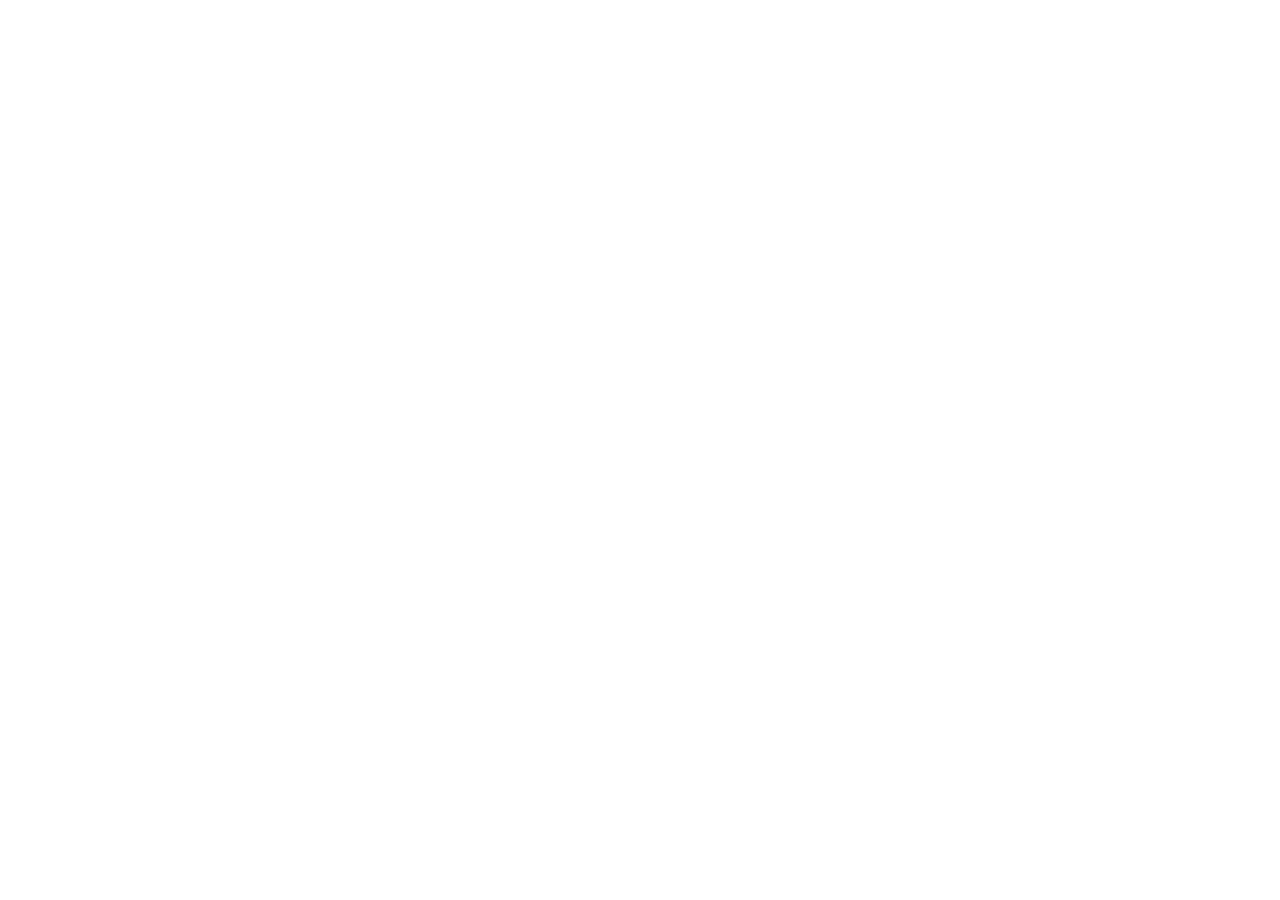
==== index.html @ a092ade0 "Maquetacion HTML proyecto" ====
<!DOCTYPE html>
<html lang="en">
<head>
    <meta charset="UTF-8">
    <meta name="viewport" content="width=device-width, initial-scale=1.0">
    <title>Pagina inicio</title>
</head>
<body>
    
</body>
</html>
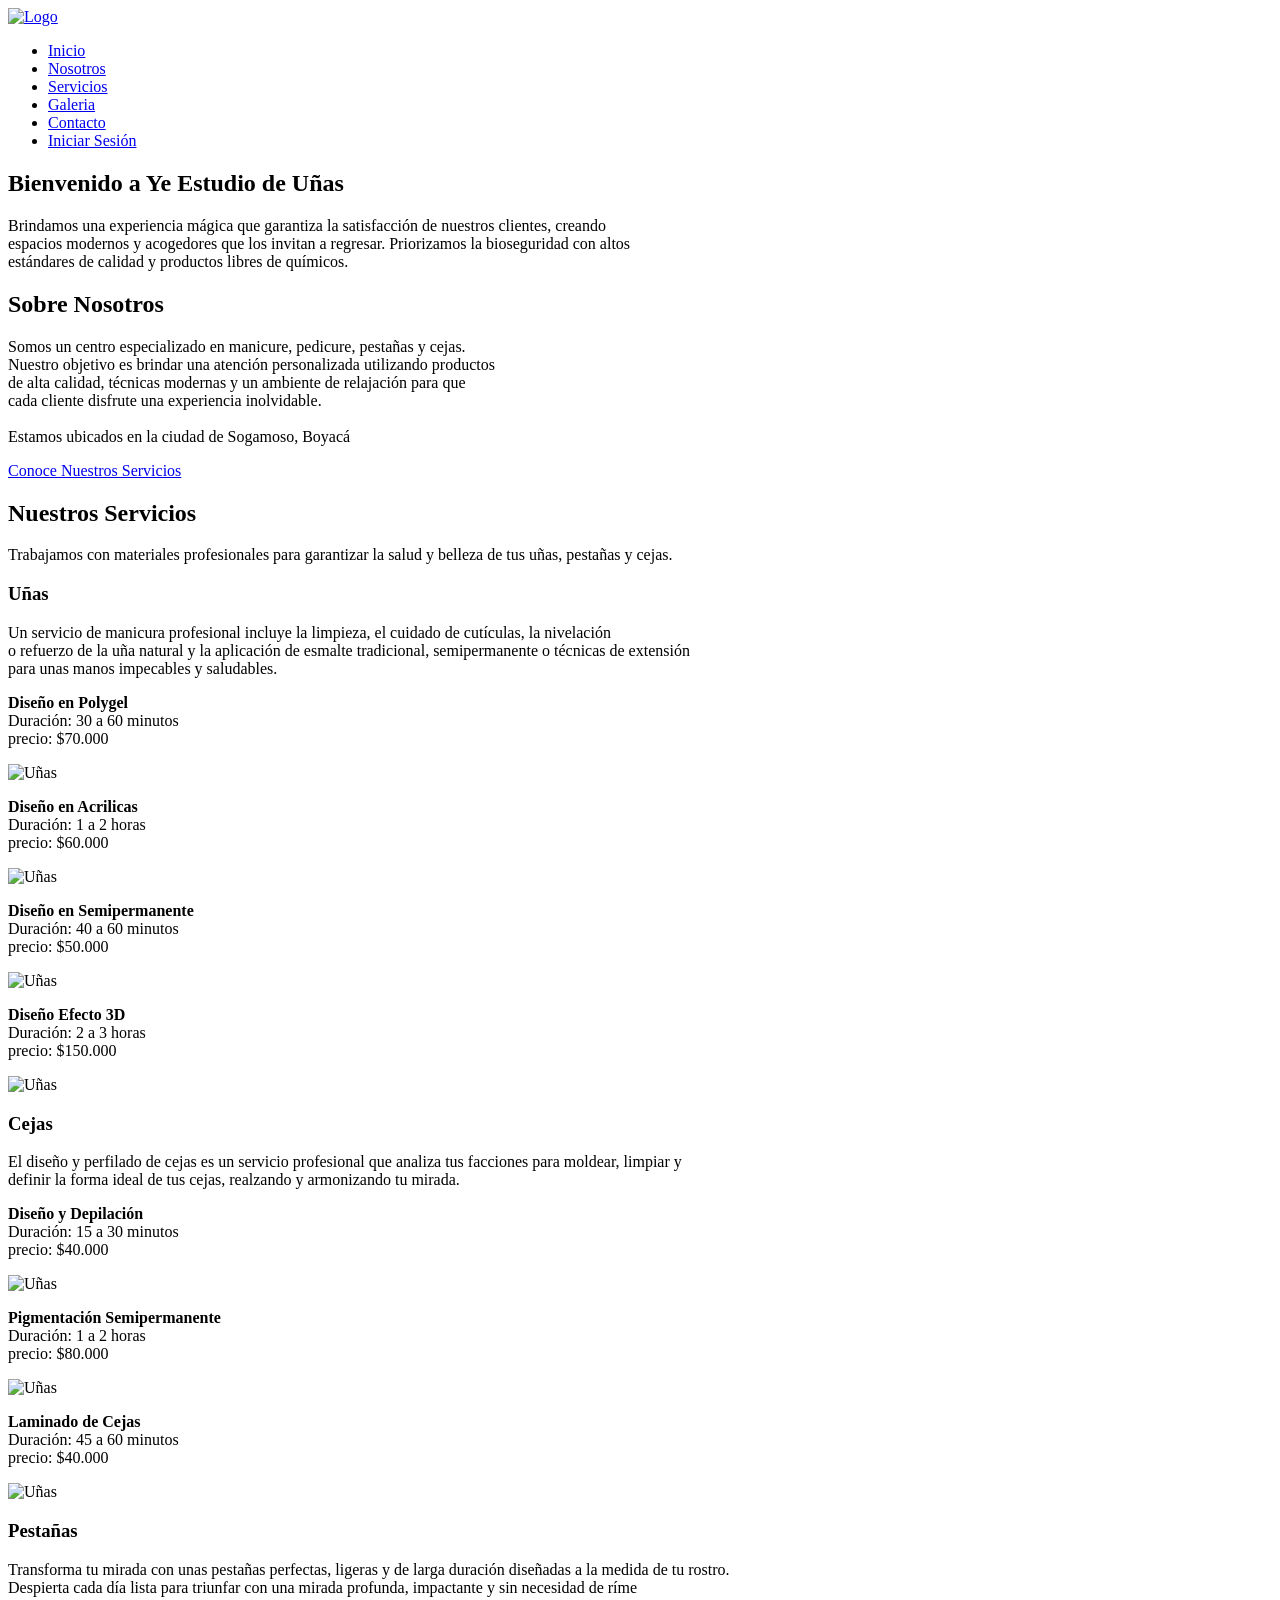
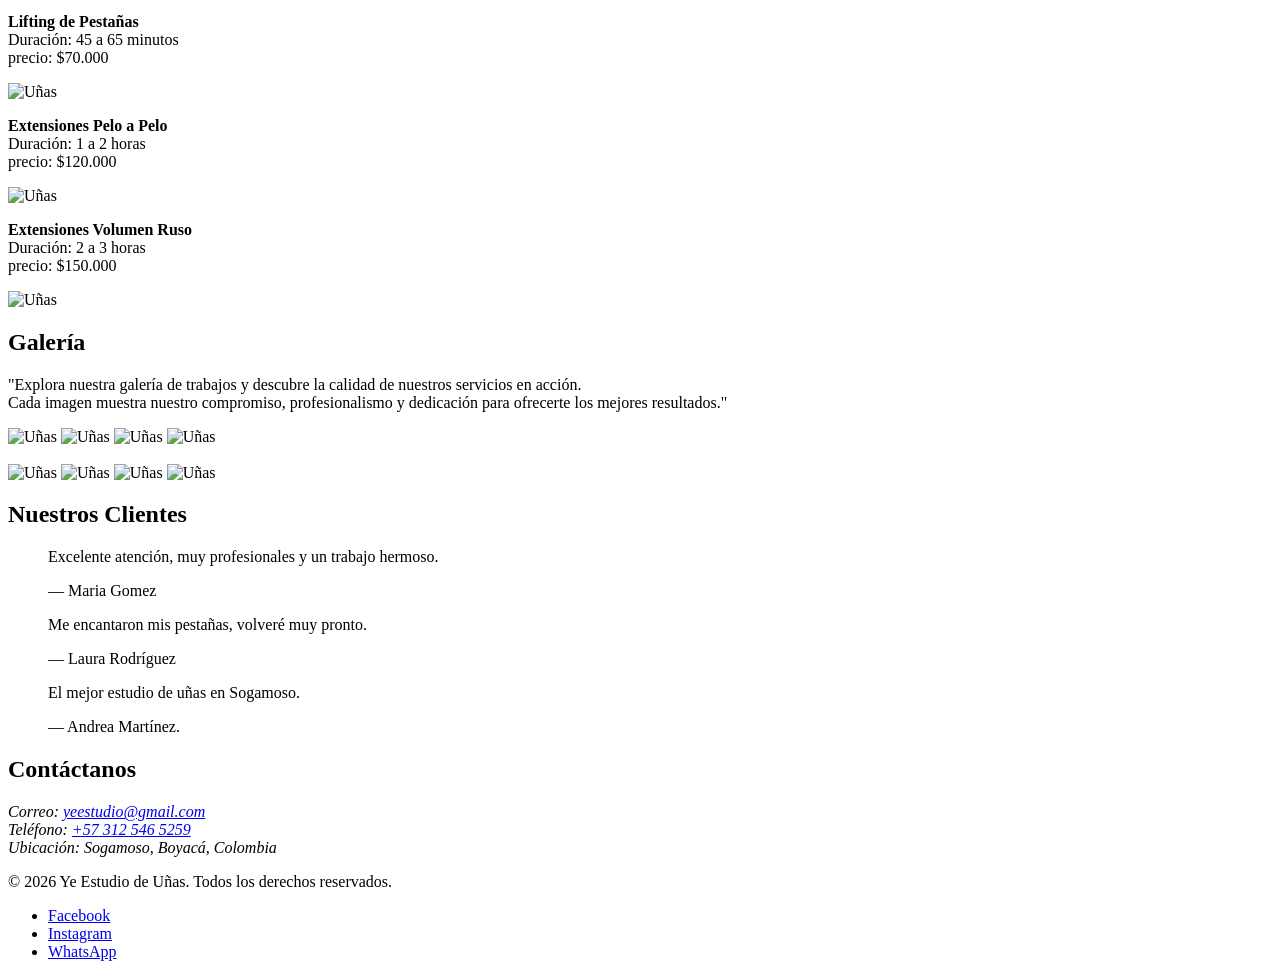
==== commit 24b944c2: "Estructura Index" ====
--- a/index.html
+++ b/index.html
@@ -1,11 +1,198 @@
 <!DOCTYPE html>
-<html lang="en">
+<html lang="es">
 <head>
     <meta charset="UTF-8">
     <meta name="viewport" content="width=device-width, initial-scale=1.0">
-    <title>Pagina inicio</title>
+    <meta name="description" content="Ye Estudio de Uñas - Descripción ">
+    <title>Ye Estudio de Uñas - Inicio</title>
 </head>
 <body>
+    <header>
+        <a href="index.html">
+            <img src="assets/images/logo.png" alt="Logo" width="50" height="50">
+        </a>
+        <nav aria-label="Menú principal">
+            <ul>
+                <li><a href="#inicio">Inicio</a></li>
+                <li><a href="#nosotros">Nosotros</a></li>
+                <li><a href="#servicios">Servicios</a></li>
+                <li><a href="#galeria">Galeria</a></li>
+                <li><a href="#contacto">Contacto</a></li>                
+                <li><a href="login.html">Iniciar Sesión</a></li>
+            </ul>  
+        </nav>
+    </header>
+
+    <main>
+        <section id="inicio" aria-label="Presentacion Princiapl">
+        <h1>Bienvenido a Ye Estudio de Uñas</h1>
+        <p>Brindamos una experiencia mágica que garantiza la
+             satisfacción de nuestros clientes, creando <br>espacios 
+             modernos y acogedores que los invitan a regresar. 
+             Priorizamos la bioseguridad con altos <br>estándares de calidad 
+             y productos libres de químicos.</b> </p>
+       
+
+    </section>
+
+  <section id="nosotros" aria-labelledby="titulo-nosotros">
+        <h2 id="titulo-nosotros">Sobre Nosotros</h2>
+        <p> Somos un centro especializado en manicure, pedicure, pestañas y cejas.<br>
+             Nuestro objetivo es brindar una atención personalizada utilizando productos <br> 
+             de alta calidad, técnicas modernas y un ambiente de relajación para que<br>
+             cada cliente disfrute una experiencia inolvidable.<br><br>            
+            Estamos ubicados en la ciudad de Sogamoso, Boyacá</p>
+    </section>
+     <a href="#servicios">Conoce Nuestros Servicios</a> 
+    <section id="servicios" aria-labelledby="titulo-servicios">
+    <h2 id="titulo-servicios">Nuestros Servicios</h2>
+        <p>Trabajamos con materiales profesionales para garantizar la salud y
+             belleza de tus uñas, pestañas y cejas.</p>
+    <article>
+       
+        <h3>Uñas</h3>
+        <p>Un servicio de manicura profesional incluye la limpieza, el cuidado de cutículas,
+         la nivelación <br> o refuerzo de la uña natural y la aplicación de esmalte tradicional,
+         semipermanente o técnicas de extensión<br> para unas manos impecables y saludables.</p>
+          
+          <p><b>Diseño en Polygel</b> <br>
+            Duración: 30 a 60 minutos <br>
+            precio: $70.000 <br>            
+          </p>
+          <img src="assets/images/polygel.png" alt="Uñas" width="40" height="50">
+
+          <p><b>Diseño en Acrilicas</b> <br>
+            Duración: 1 a 2 horas<br>
+            precio: $60.000<br>            
+          </p>
+          <img src="assets/images/acrilicas.png" alt="Uñas" width="50" height="50">
+
+          <p><b>Diseño en Semipermanente</b> <br>
+            Duración: 40 a 60 minutos <br>
+            precio: $50.000<br>            
+          </p>
+          <img src="assets/images/semipermanente.png" alt="Uñas" width="60" height="40">
+
+          <p><b>Diseño Efecto 3D</b> <br>
+            Duración: 2 a 3 horas<br>
+            precio: $150.000<br>
+          </p>
+          <img src="assets/images/efecto3d.png" alt="Uñas" width="50" height="50">
+    </article>
+
+    <article>
+       
+        <h3>Cejas</h3>
+        <p>El diseño y perfilado de cejas es un servicio profesional que analiza 
+        tus facciones para moldear, limpiar y <br> definir la forma ideal de tus cejas, realzando 
+        y armonizando tu mirada.</p>
+
+         <p><b>Diseño y Depilación</b> <br>
+            Duración: 15 a 30 minutos<br>
+            precio: $40.000<br>            
+          </p>
+          <img src="assets/images/diseño.png" alt="Uñas" width="50" height="50">
+
+          <p><b>Pigmentación Semipermanente</b> <br>
+            Duración: 1 a 2 horas <br>
+            precio: $80.000<br>            
+          </p>
+          <img src="assets/images/pigmenta.jpeg" alt="Uñas" width="50" height="50">
+
+          <p><b>Laminado de Cejas</b> <br>
+            Duración: 45 a 60 minutos<br>
+            precio: $40.000<br>
+          </p>
+          <img src="assets/images/laminado.jpeg" alt="Uñas" width="50" height="50">
+    </article>
+
+    <article>
+        
+        <h3>Pestañas</h3>
+        <p>Transforma tu mirada con unas pestañas perfectas, ligeras
+            y de larga duración diseñadas a la medida de tu rostro.<br>
+            Despierta cada día lista para triunfar con una mirada 
+            profunda, impactante y sin necesidad de ríme</p>
+
+            <p><b>Lifting de Pestañas</b> <br>
+            Duración: 45 a 65 minutos<br>
+            precio: $70.000<br>
+          </p>
+          <img src="assets/images/Lifting.png" alt="Uñas" width="50" height="50">
+
+          <p><b>Extensiones Pelo a Pelo</b> <br>
+            Duración: 1 a 2 horas<br>
+            precio: $120.000<br>
+          </p>
+          <img src="assets/images/Peloa.png" alt="Uñas" width="50" height="50">
+
+          <p><b>Extensiones Volumen Ruso</b> <br>
+            Duración: 2 a 3  horas<br>
+            precio: $150.000<br>
+          </p>
+          <img src="assets/images/Ruso.png" alt="Uñas" width="50" height="50">
+        
+    </article>
+
+
+    <section id="servicios" aria-labelledby="titulo-servicios">
+    <h2 id="titulo-servicios">Galería</h2>
+        <p>"Explora nuestra galería de trabajos y descubre la calidad 
+            de nuestros servicios en acción. <br>Cada imagen muestra nuestro 
+            compromiso, profesionalismo y dedicación para ofrecerte 
+            los mejores resultados."</p>
+
+           <img src="assets/images/galeria1.png" alt="Uñas" width="50" height="50"> <img src="assets/images/galeria2.png" alt="Uñas" width="50" height="50">  <img src="assets/images/galeria3.png" alt="Uñas" width="50" height="50">  <img src="assets/images/dos.jpeg" alt="Uñas" width="50" height="50"> <br> <br>
+<img src="assets/images/tres.jpeg" alt="Uñas" width="50" height="50">  <img src="assets/images/cuatro.jpeg" alt="Uñas" width="50" height="50">  <img src="assets/images/cinco.jpeg" alt="Uñas" width="50" height="50">  <img src="assets/images/seis.jpeg" alt="Uñas" width="50" height="50">
     
+</section>
+
+  
+
+    <section id="testimonios" aria-labelledby="titulo-testimonios">
+    <h2 id="titulo-testimonios">Nuestros Clientes</h2>   
+
+    <blockquote cite="https://ejemplo.com">
+        <p>Excelente atención, muy profesionales y un trabajo hermoso.<br></p>
+        <footer>— Maria Gomez</footer>
+    </blockquote>
+
+    <blockquote cite="https://ejemplo.com">
+        <p>Me encantaron mis pestañas, volveré muy pronto.<br></p>
+        <footer>— Laura Rodríguez</footer>
+    </blockquote>
+
+     <blockquote cite="https://ejemplo.com">
+        <p>El mejor estudio de uñas en Sogamoso.<br></p>
+        <footer>— Andrea Martínez.</footer>
+    </blockquote>
+
+    </section>
+
+    <section id="contacto" aria-labelledby="titulo-contacto">
+    <h2 id="titulo-contacto">Contáctanos</h2>
+
+    <address>
+        Correo: <a href="mailto:yeestudio@gmail.com">yeestudio@gmail.com</a>
+        <br>
+        Teléfono: <a href="tel:+57 312 546 5259">+57  312 546 5259</a><br>
+        Ubicación: Sogamoso, Boyacá, Colombia
+    </address>
+
+</section>
+
+    </main>
+
+    <footer>
+        <p>&copy; 2026 Ye Estudio de Uñas. Todos los derechos reservados.</p>
+        <nav aria-label="Redes sociales">
+            <ul>
+                <li><a href="#">Facebook</a></li>
+                <li><a href="https://www.instagram.com/yuribell_chala?igsi=eDZubnRuc3hyeW4y">Instagram</a></li>
+                <li><a href="#">WhatsApp</a></li>
+            </ul>
+        </nav>
+    </footer>
+
 </body>
 </html>
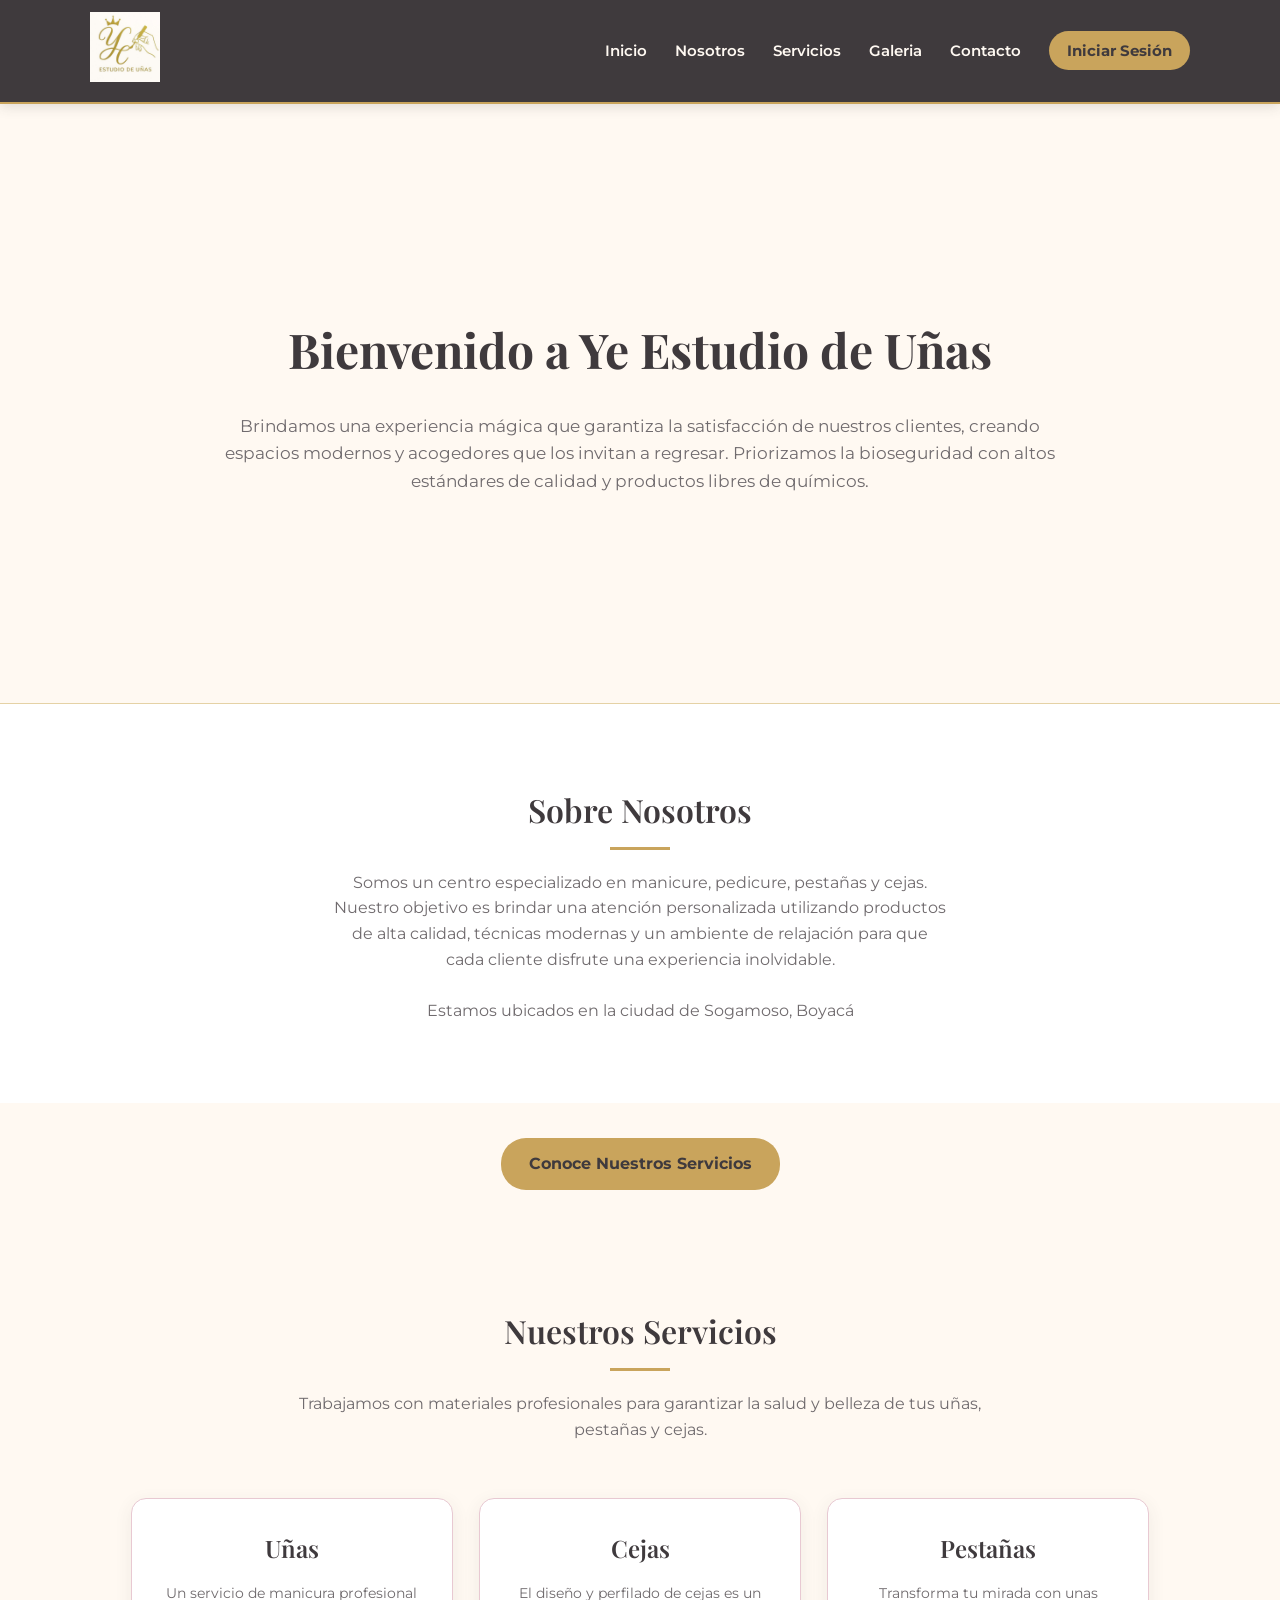
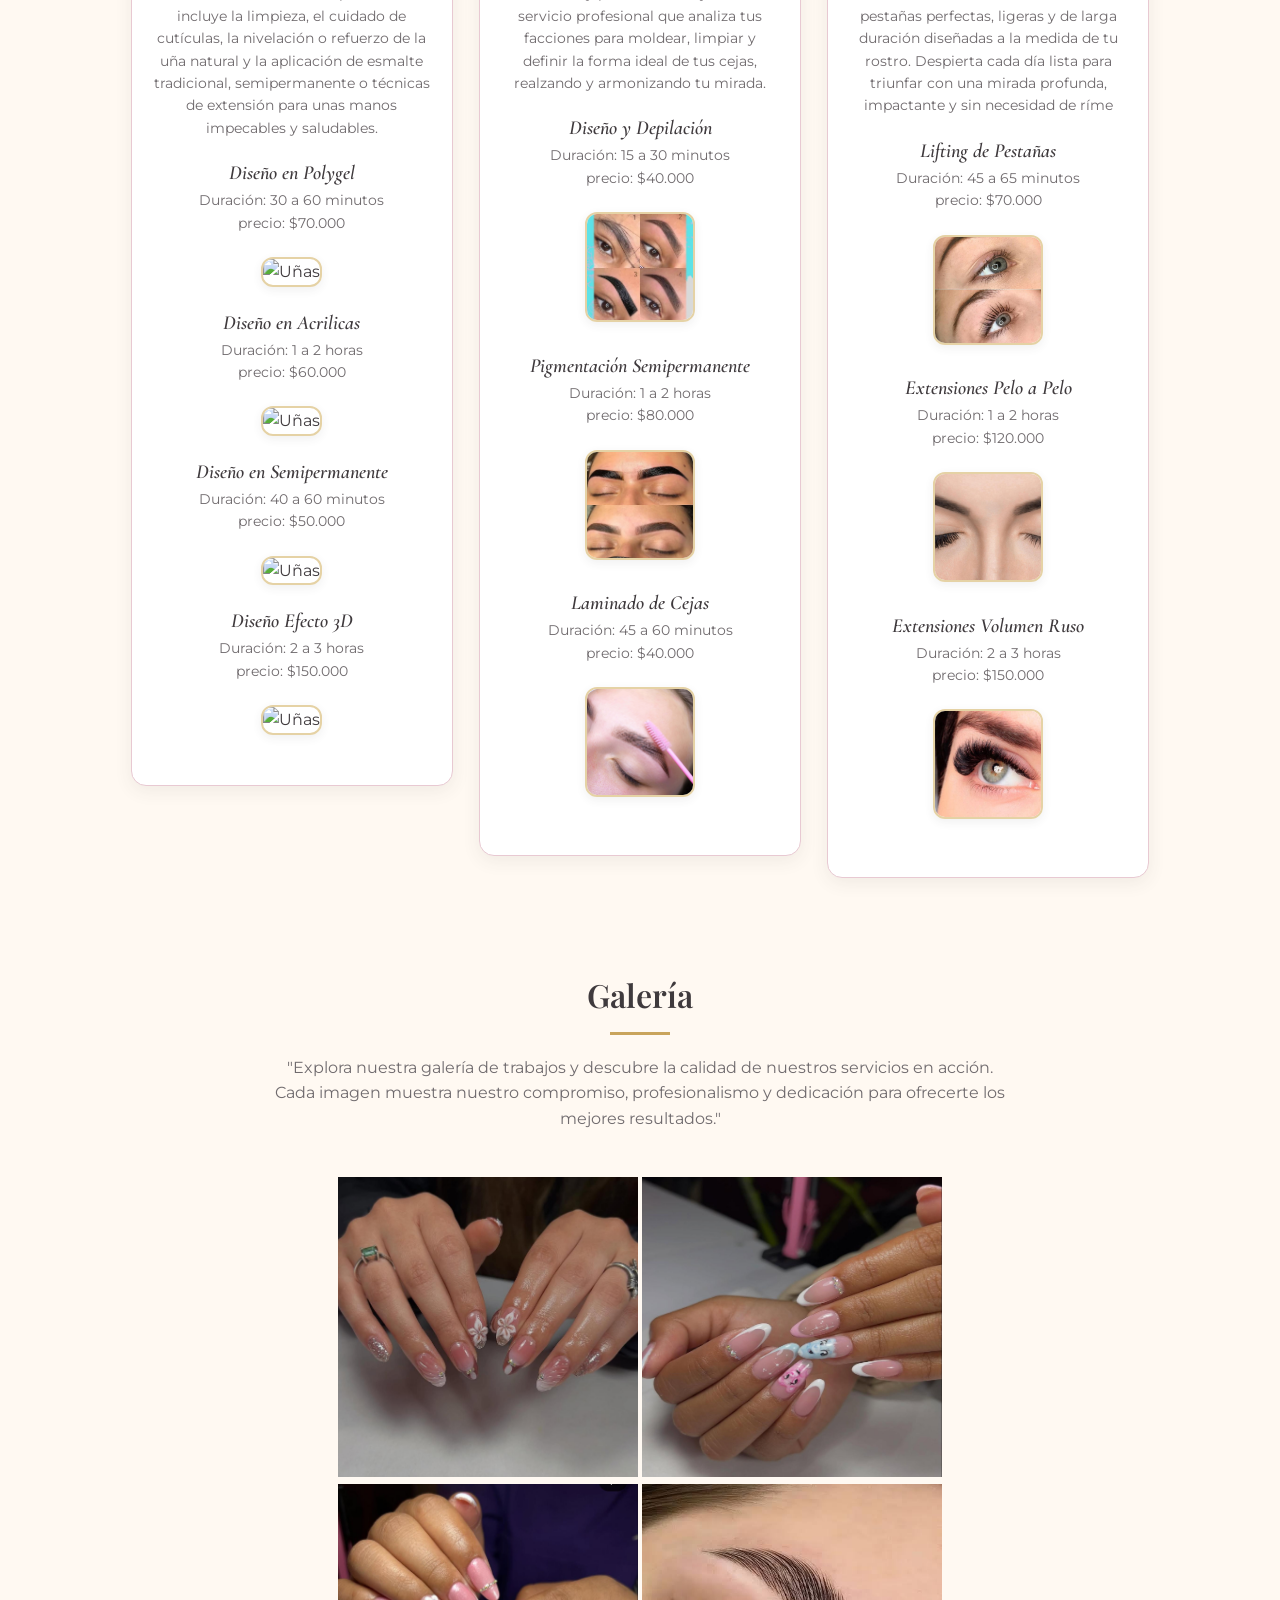
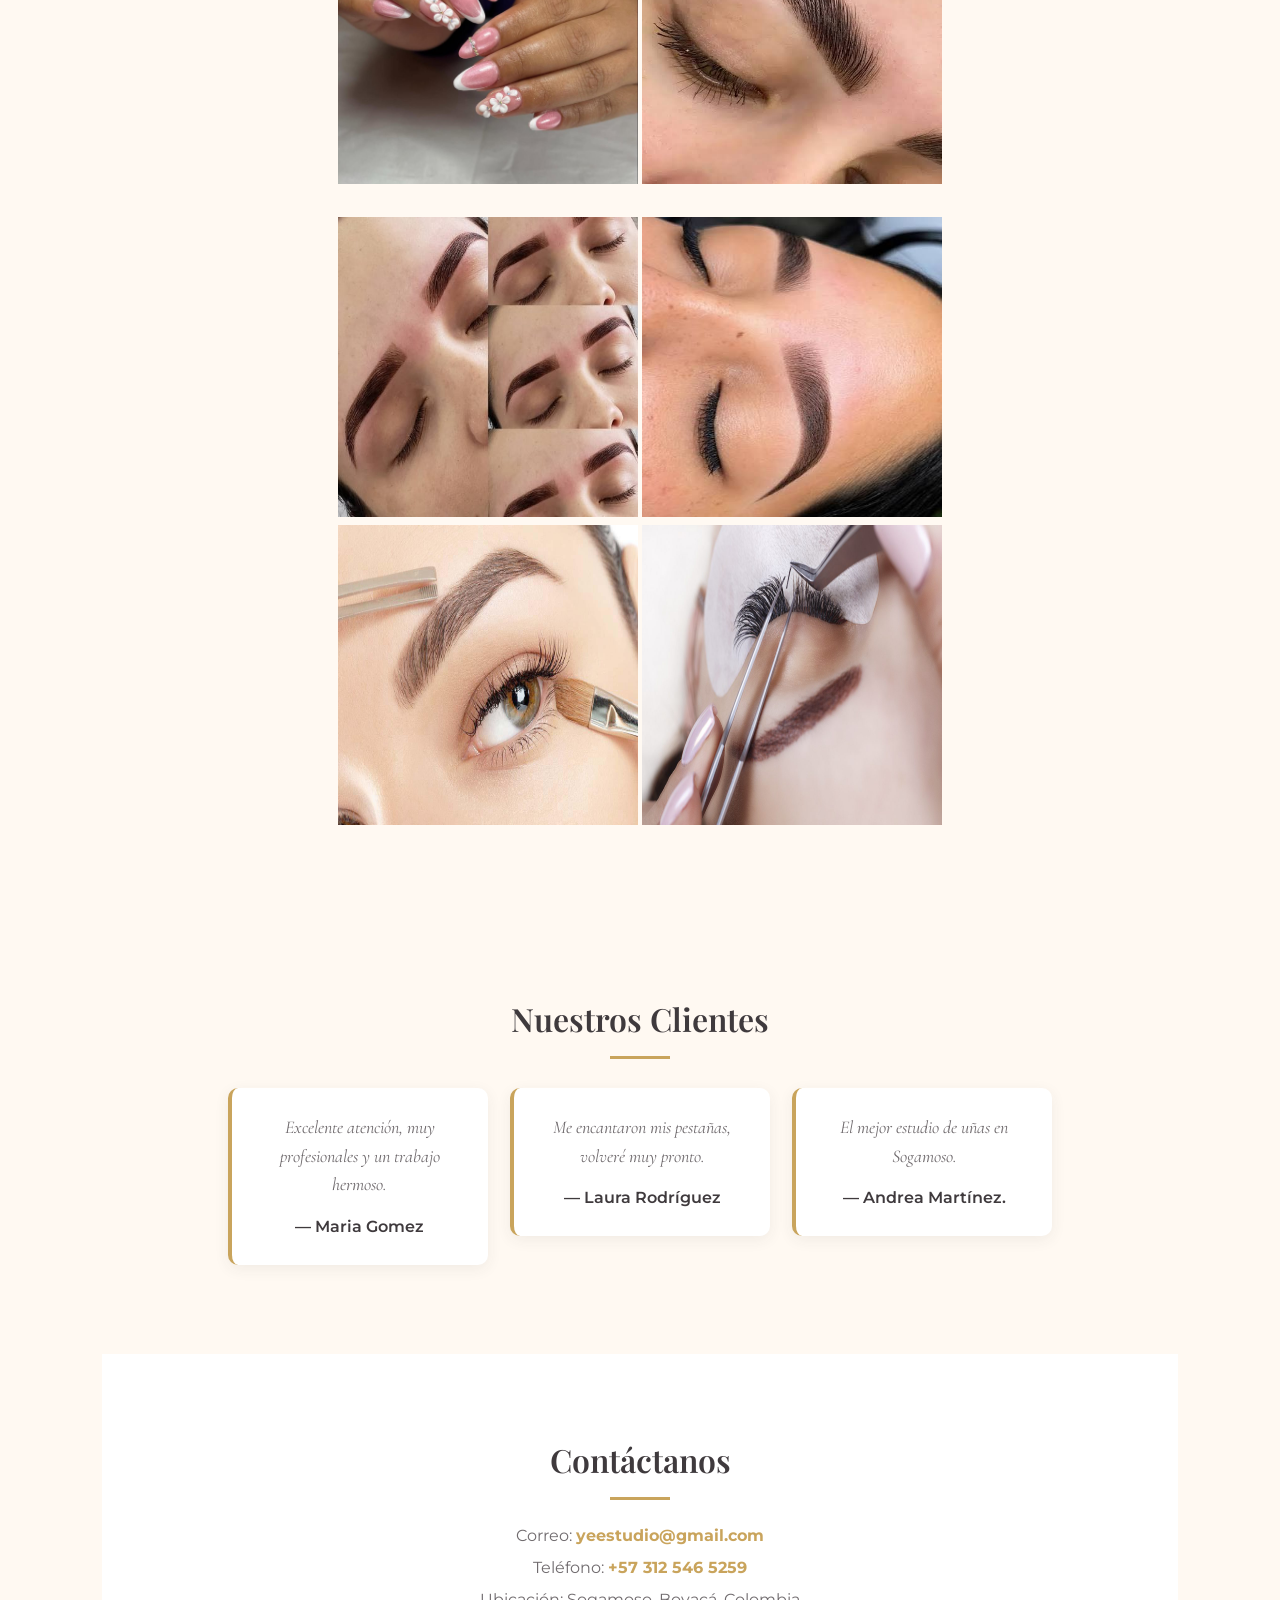
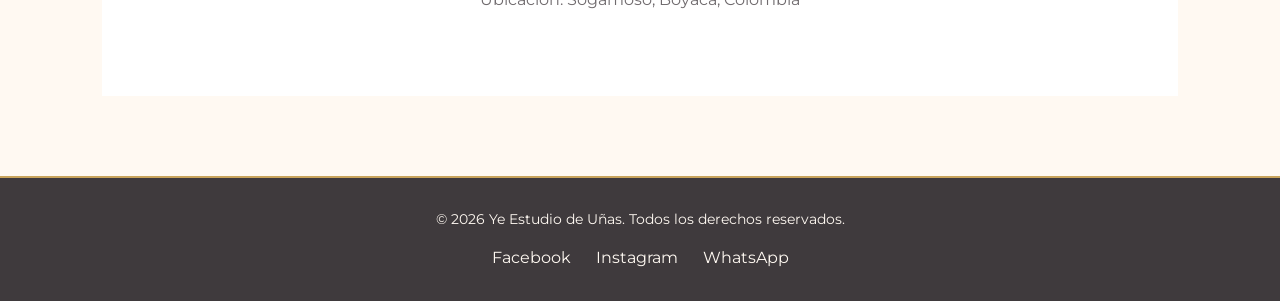
==== commit e5c2da7d: "cambios del CSS" ====
--- a/index.html
+++ b/index.html
@@ -5,6 +5,7 @@
     <meta name="viewport" content="width=device-width, initial-scale=1.0">
     <meta name="description" content="Ye Estudio de Uñas - Descripción ">
     <title>Ye Estudio de Uñas - Inicio</title>
+    <link rel="stylesheet" href="styles/styles.css">
 </head>
 <body>
     <header>
@@ -52,8 +53,8 @@
        
         <h3>Uñas</h3>
         <p>Un servicio de manicura profesional incluye la limpieza, el cuidado de cutículas,
-         la nivelación <br> o refuerzo de la uña natural y la aplicación de esmalte tradicional,
-         semipermanente o técnicas de extensión<br> para unas manos impecables y saludables.</p>
+         la nivelación o refuerzo de la uña natural y la aplicación de esmalte tradicional,
+         semipermanente o técnicas de extensión para unas manos impecables y saludables.</p>
           
           <p><b>Diseño en Polygel</b> <br>
             Duración: 30 a 60 minutos <br>
@@ -84,7 +85,7 @@
        
         <h3>Cejas</h3>
         <p>El diseño y perfilado de cejas es un servicio profesional que analiza 
-        tus facciones para moldear, limpiar y <br> definir la forma ideal de tus cejas, realzando 
+        tus facciones para moldear, limpiar y definir la forma ideal de tus cejas, realzando 
         y armonizando tu mirada.</p>
 
          <p><b>Diseño y Depilación</b> <br>
@@ -110,7 +111,7 @@
         
         <h3>Pestañas</h3>
         <p>Transforma tu mirada con unas pestañas perfectas, ligeras
-            y de larga duración diseñadas a la medida de tu rostro.<br>
+            y de larga duración diseñadas a la medida de tu rostro.
             Despierta cada día lista para triunfar con una mirada 
             profunda, impactante y sin necesidad de ríme</p>
 
@@ -142,8 +143,8 @@
             compromiso, profesionalismo y dedicación para ofrecerte 
             los mejores resultados."</p>
 
-           <img src="assets/images/galeria1.png" alt="Uñas" width="50" height="50"> <img src="assets/images/galeria2.png" alt="Uñas" width="50" height="50">  <img src="assets/images/galeria3.png" alt="Uñas" width="50" height="50">  <img src="assets/images/dos.jpeg" alt="Uñas" width="50" height="50"> <br> <br>
-<img src="assets/images/tres.jpeg" alt="Uñas" width="50" height="50">  <img src="assets/images/cuatro.jpeg" alt="Uñas" width="50" height="50">  <img src="assets/images/cinco.jpeg" alt="Uñas" width="50" height="50">  <img src="assets/images/seis.jpeg" alt="Uñas" width="50" height="50">
+           <img src="assets/images/galeria1.png" alt="Uñas" width="300" height="300"> <img src="assets/images/galeria2.png" alt="Uñas" width="300" height="300">  <img src="assets/images/galeria3.png" alt="Uñas" width="300" height="300">  <img src="assets/images/dos.jpeg" alt="Uñas" width="300" height="300"> <br> <br>
+<img src="assets/images/tres.jpeg" alt="Uñas" width="300" height="300">  <img src="assets/images/cuatro.jpeg" alt="Uñas" width="300" height="300">  <img src="assets/images/cinco.jpeg" alt="Uñas" width="300" height="300">  <img src="assets/images/seis.jpeg" alt="Uñas" width="300" height="300">
     
 </section>
 
--- a/styles/styles.css
+++ b/styles/styles.css
@@ -0,0 +1,516 @@
+@import url('https://fonts.googleapis.com/css2?family=Cormorant+Garamond:ital,wght@1,400;1,500;1,600&family=Montserrat:wght@300;400;500;600;700&family=Playfair+Display:wght@500;600;700&display=swap');
+
+
+:root {
+    --dorado-metalico: #C9A45C;
+    --marfil-calido: #FFF9F2;
+    --rosa-suave: #E8C9D2;
+    --gris-carbon: #3F3A3D;
+    --rosa-claro: #F7E9ED;
+    --dorado-claro: #E5D2A5;
+    --blanco: #FFFFFF;
+    --gris-medio: #706B6E;
+}
+
+
+* {
+    margin: 0;
+    padding: 0;
+    box-sizing: border-box;
+}
+
+html {
+    scroll-behavior: smooth;
+}
+
+body {
+    font-family: 'Montserrat', sans-serif;
+    background-color: var(--marfil-calido);
+    color: var(--gris-carbon);
+    line-height: 1.6;
+}
+
+h1,
+h2,
+h3 {
+    font-family: 'Playfair Display', serif;
+    color: var(--gris-carbon);
+    font-weight: 600;
+}
+
+p,
+a,
+button,
+nav,
+address {
+    font-family: 'Montserrat', sans-serif;
+}
+
+.precio,
+.acento,
+.frase-destacada {
+    font-family: 'Cormorant Garamond', serif;
+    font-style: italic;
+}
+
+header {
+    width: 100%;
+    min-height: 90px;
+    background-color: var(--gris-carbon);
+    display: flex;
+    align-items: center;
+    justify-content: space-between;
+    padding: 12px 7%;
+    position: sticky;
+    top: 0;
+    z-index: 1000;
+    border-bottom: 2px solid var(--dorado-metalico);
+    box-shadow: 0 3px 12px rgba(63, 58, 61, 0.15);
+}
+
+
+header img {
+    width: 70px;
+    height: 70px;
+    object-fit: contain;
+}
+
+
+
+header nav ul {
+    list-style: none;
+    display: flex;
+    align-items: center;
+    gap: 28px;
+}
+
+header nav a {
+    color: var(--marfil-calido);
+    text-decoration: none;
+    font-size: 15px;
+    font-weight: 600;
+    transition: all 0.3s ease;
+}
+
+header nav a:hover {
+    color: var(--dorado-metalico);
+}
+
+
+
+header nav li:last-child a {
+    background-color: var(--dorado-metalico);
+    color: var(--gris-carbon);
+    padding: 10px 18px;
+    border-radius: 25px;
+    font-weight: 700;
+    transition: 0.3s;
+}
+
+header nav li:last-child a:hover {
+    background-color: var(--marfil-calido);
+    color: var(--gris-carbon);
+    transform: translateY(-2px);
+}
+
+
+main section {
+    padding: 80px 8%;
+}
+
+
+h2 {
+    text-align: center;
+    color: var(--gris-carbon);
+    font-family: 'Playfair Display', serif;
+    font-size: 32px;
+    margin-bottom: 20px;
+}
+
+h2::after {
+    content: "";
+    display: block;
+    width: 60px;
+    height: 3px;
+    background-color: var(--dorado-metalico);
+    margin: 12px auto;
+}
+
+h3 {
+    color: var(--gris-carbon);
+    font-family: 'Playfair Display', serif;
+    font-size: 24px;
+    margin-bottom: 15px;
+}
+
+
+#inicio {
+    min-height: 600px;
+    display: flex;
+    flex-direction: column;
+    justify-content: center;
+    align-items: center;
+    text-align: center;
+    padding: 100px 10%;
+    background-color: var(--marfil-calido);
+    border-bottom: 1px solid var(--dorado-claro);
+}
+
+#inicio h1 {
+    color: var(--gris-carbon);
+    font-family: 'Playfair Display', serif;
+    font-size: 48px;
+    font-weight: 700;
+    margin-bottom: 25px;
+}
+
+#inicio p {
+    max-width: 850px;
+    color: var(--gris-medio);
+    font-family: 'Montserrat', sans-serif;
+    font-size: 17px;
+}
+
+
+#inicio .frase-destacada {
+    font-family: 'Cormorant Garamond', serif;
+    font-style: italic;
+    color: var(--dorado-metalico);
+    font-size: 22px;
+}
+
+
+
+main > a {
+    display: block;
+    width: fit-content;
+    margin: 35px auto;
+    padding: 13px 28px;
+    background-color: var(--dorado-metalico);
+    color: var(--gris-carbon);
+    text-decoration: none;
+    border-radius: 25px;
+    font-family: 'Montserrat', sans-serif;
+    font-weight: 700;
+    transition: all 0.3s ease;
+}
+
+main > a:hover {
+    background-color: var(--gris-carbon);
+    color: var(--marfil-calido);
+    transform: translateY(-2px);
+}
+
+
+
+#nosotros {
+    background-color: var(--blanco);
+    text-align: center;
+}
+
+#nosotros p {
+    max-width: 850px;
+    margin: auto;
+    color: var(--gris-medio);
+    font-family: 'Montserrat', sans-serif;
+    font-size: 16px;
+}
+
+
+
+#servicios {
+    background-color: var(--marfil-calido);
+    text-align: center;
+}
+
+#servicios > p {
+    max-width: 750px;
+    margin: 0 auto 45px;
+    color: var(--gris-medio);
+    font-family: 'Montserrat', sans-serif;
+}
+
+
+
+#servicios article {
+    background-color: var(--blanco);
+    display: inline-block;
+    vertical-align: top;
+    width: 30%;
+    min-width: 280px;
+    margin: 1%;
+    padding: 30px 20px;
+    border-radius: 15px;
+    border: 1px solid var(--rosa-suave);
+    box-shadow: 0 5px 18px rgba(63, 58, 61, 0.08);
+    transition: all 0.3s ease;
+}
+
+#servicios article:hover {
+    transform: translateY(-8px);
+    border-color: var(--dorado-metalico);
+    box-shadow: 0 10px 25px rgba(63, 58, 61, 0.13);
+}
+
+
+#servicios article > p {
+    color: var(--gris-medio);
+    font-family: 'Montserrat', sans-serif;
+    font-size: 14px;
+    margin-bottom: 18px;
+}
+
+
+#servicios article b {
+    color: var(--gris-carbon);
+    font-family: 'Cormorant Garamond', serif;
+    font-style: italic;
+    font-size: 20px;
+    font-weight: 600;
+}
+
+
+#servicios article .precio {
+    color: var(--dorado-metalico);
+    font-family: 'Cormorant Garamond', serif;
+    font-style: italic;
+    font-size: 22px;
+    font-weight: 600;
+}
+
+
+#servicios article img {
+    width: 110px;
+    height: 110px;
+    object-fit: cover;
+    border-radius: 12px;
+    margin: 5px 0 20px;
+    border: 2px solid var(--dorado-claro);
+    box-shadow: 0 3px 10px rgba(63, 58, 61, 0.08);
+}
+
+
+#galeria {
+    background-color: var(--blanco);
+    text-align: center;
+}
+
+#galeria p {
+    max-width: 800px;
+    margin: 0 auto 35px;
+    color: var(--gris-medio);
+    font-family: 'Montserrat', sans-serif;
+}
+
+
+#galeria img {
+    width: 220px;
+    height: 220px;
+    object-fit: cover;
+    margin: 8px;
+    border-radius: 12px;
+    border: 3px solid var(--rosa-suave);
+    box-shadow: 0 4px 12px rgba(63, 58, 61, 0.12);
+    transition: all 0.3s ease;
+}
+
+#galeria img:hover {
+    transform: scale(1.05);
+    border-color: var(--dorado-metalico);
+    box-shadow: 0 8px 20px rgba(63, 58, 61, 0.18);
+}
+
+#testimonios {
+    background-color: var(--marfil-calido);
+    text-align: center;
+}
+
+blockquote {
+    display: inline-block;
+    vertical-align: top;
+    width: 28%;
+    min-width: 260px;
+    margin: 1%;
+    padding: 25px;
+    background-color: var(--blanco);
+    border-left: 4px solid var(--dorado-metalico);
+    border-radius: 10px;
+    box-shadow: 0 4px 15px rgba(63, 58, 61, 0.07);
+}
+
+blockquote p {
+    color: var(--gris-medio);
+    font-family: 'Cormorant Garamond', serif;
+    font-style: italic;
+    font-size: 18px;
+    margin-bottom: 15px;
+}
+
+blockquote footer {
+    background: none;
+    padding: 0;
+    color: var(--gris-carbon);
+    font-family: 'Montserrat', sans-serif;
+    font-weight: 600;
+}
+
+
+#contacto {
+    background-color: var(--blanco);
+    text-align: center;
+}
+
+#contacto address {
+    font-style: normal;
+    line-height: 2;
+    color: var(--gris-medio);
+    font-family: 'Montserrat', sans-serif;
+    font-size: 16px;
+}
+
+#contacto a {
+    color: var(--dorado-metalico);
+    text-decoration: none;
+    font-weight: 700;
+}
+
+#contacto a:hover {
+    color: var(--gris-carbon);
+    text-decoration: underline;
+}
+
+
+
+body > footer {
+    background-color: var(--gris-carbon);
+    color: var(--marfil-calido);
+    text-align: center;
+    padding: 30px 20px;
+    border-top: 2px solid var(--dorado-metalico);
+}
+
+body > footer p {
+    margin-bottom: 15px;
+    font-family: 'Montserrat', sans-serif;
+    font-size: 14px;
+}
+
+body > footer nav ul {
+    list-style: none;    
+    display: flex;
+    justify-content: center;
+    gap: 25px;
+}
+
+body > footer nav a {
+    color: var(--marfil-calido);
+    text-decoration: none;
+    font-family: 'Montserrat', sans-serif;
+    transition: 0.3s;
+}
+
+body > footer nav a:hover {
+    color: var(--dorado-metalico);
+}
+
+
+
+@media (max-width: 900px) {
+
+    header {
+        padding: 12px 4%;
+    }
+
+    header nav ul {
+        gap: 15px;
+    }
+
+    header nav a {
+        font-size: 14px;
+    }
+
+    #inicio h1 {
+        font-size: 38px;
+    }
+
+    #servicios article {
+        width: 45%;
+    }
+
+    blockquote {
+        width: 43%;
+    }
+}
+
+
+@media (max-width: 650px) {
+
+    header {
+        flex-direction: column;
+
+        gap: 15px;
+
+        padding: 15px;
+    }
+
+    header nav ul {
+        flex-wrap: wrap;
+
+        justify-content: center;
+
+        gap: 12px;
+    }
+
+    header nav a {
+        font-size: 13px;
+    }
+
+    main section {
+        padding: 55px 5%;
+    }
+
+    #inicio {
+        min-height: 500px;
+
+        padding: 70px 5%;
+    }
+
+    #inicio h1 {
+        font-size: 32px;
+    }
+
+    #inicio p {
+        font-size: 15px;
+    }
+
+    h2 {
+        font-size: 27px;
+    }
+
+    #servicios article {
+        display: block;
+
+        width: 100%;
+
+        margin: 20px 0;
+    }
+
+    #galeria img {
+        width: 140px;
+        height: 140px;
+    }
+
+    blockquote {
+        display: block;
+
+        width: 100%;
+
+        margin: 20px 0;
+    }
+
+    body > footer nav ul {
+        flex-direction: column;
+
+        gap: 10px;
+    }
+}
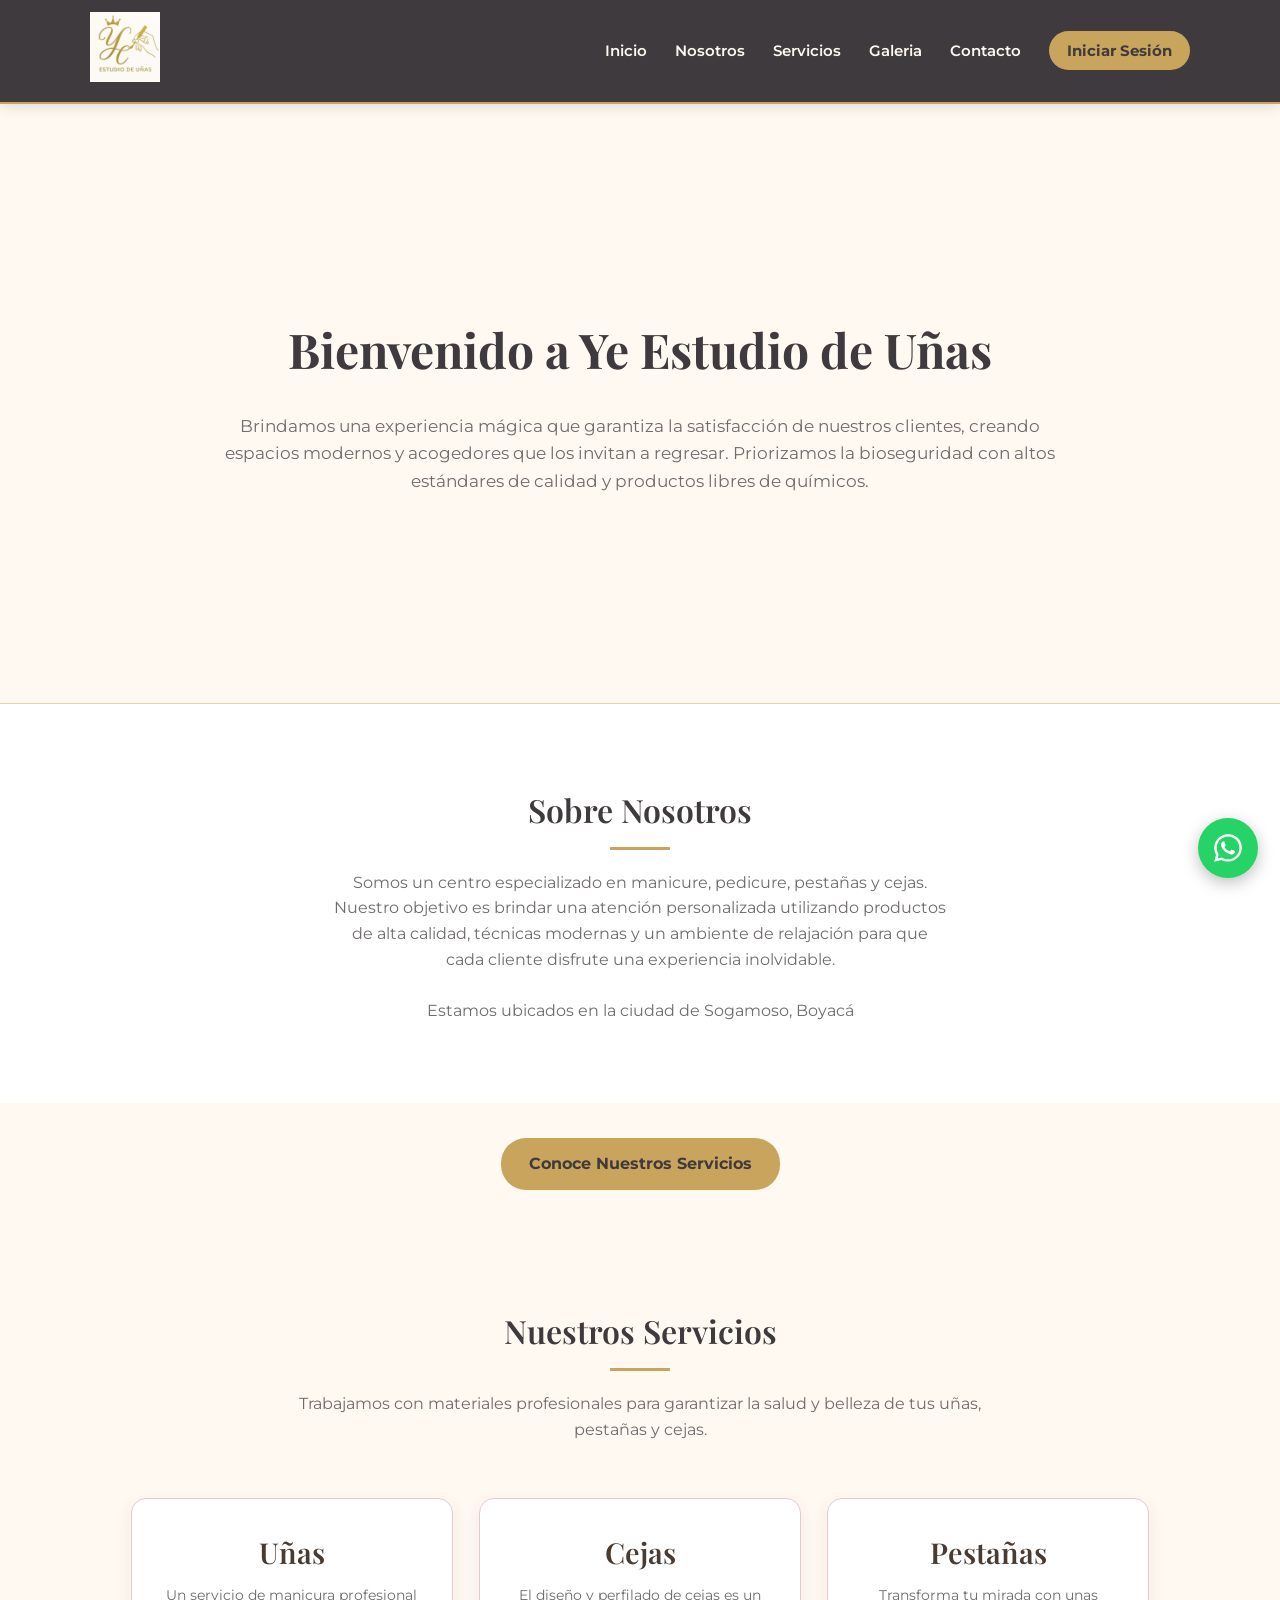
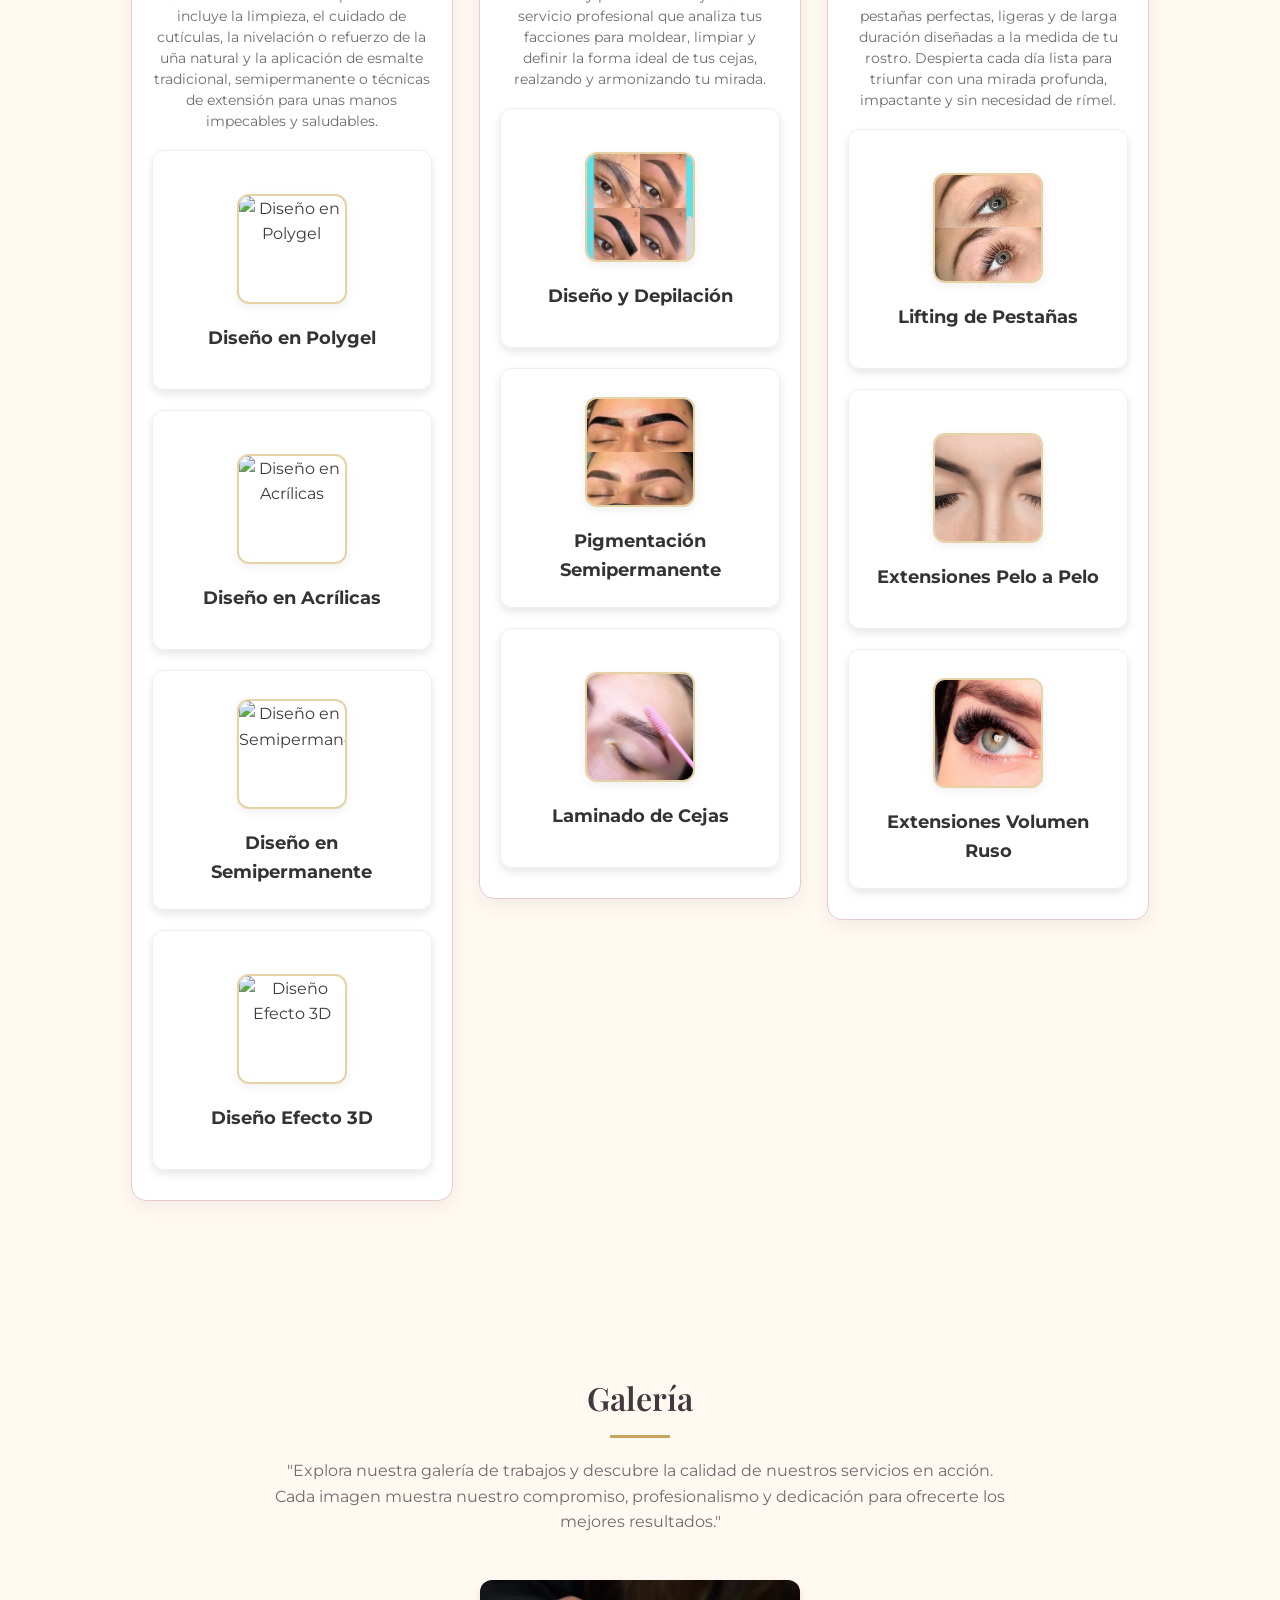
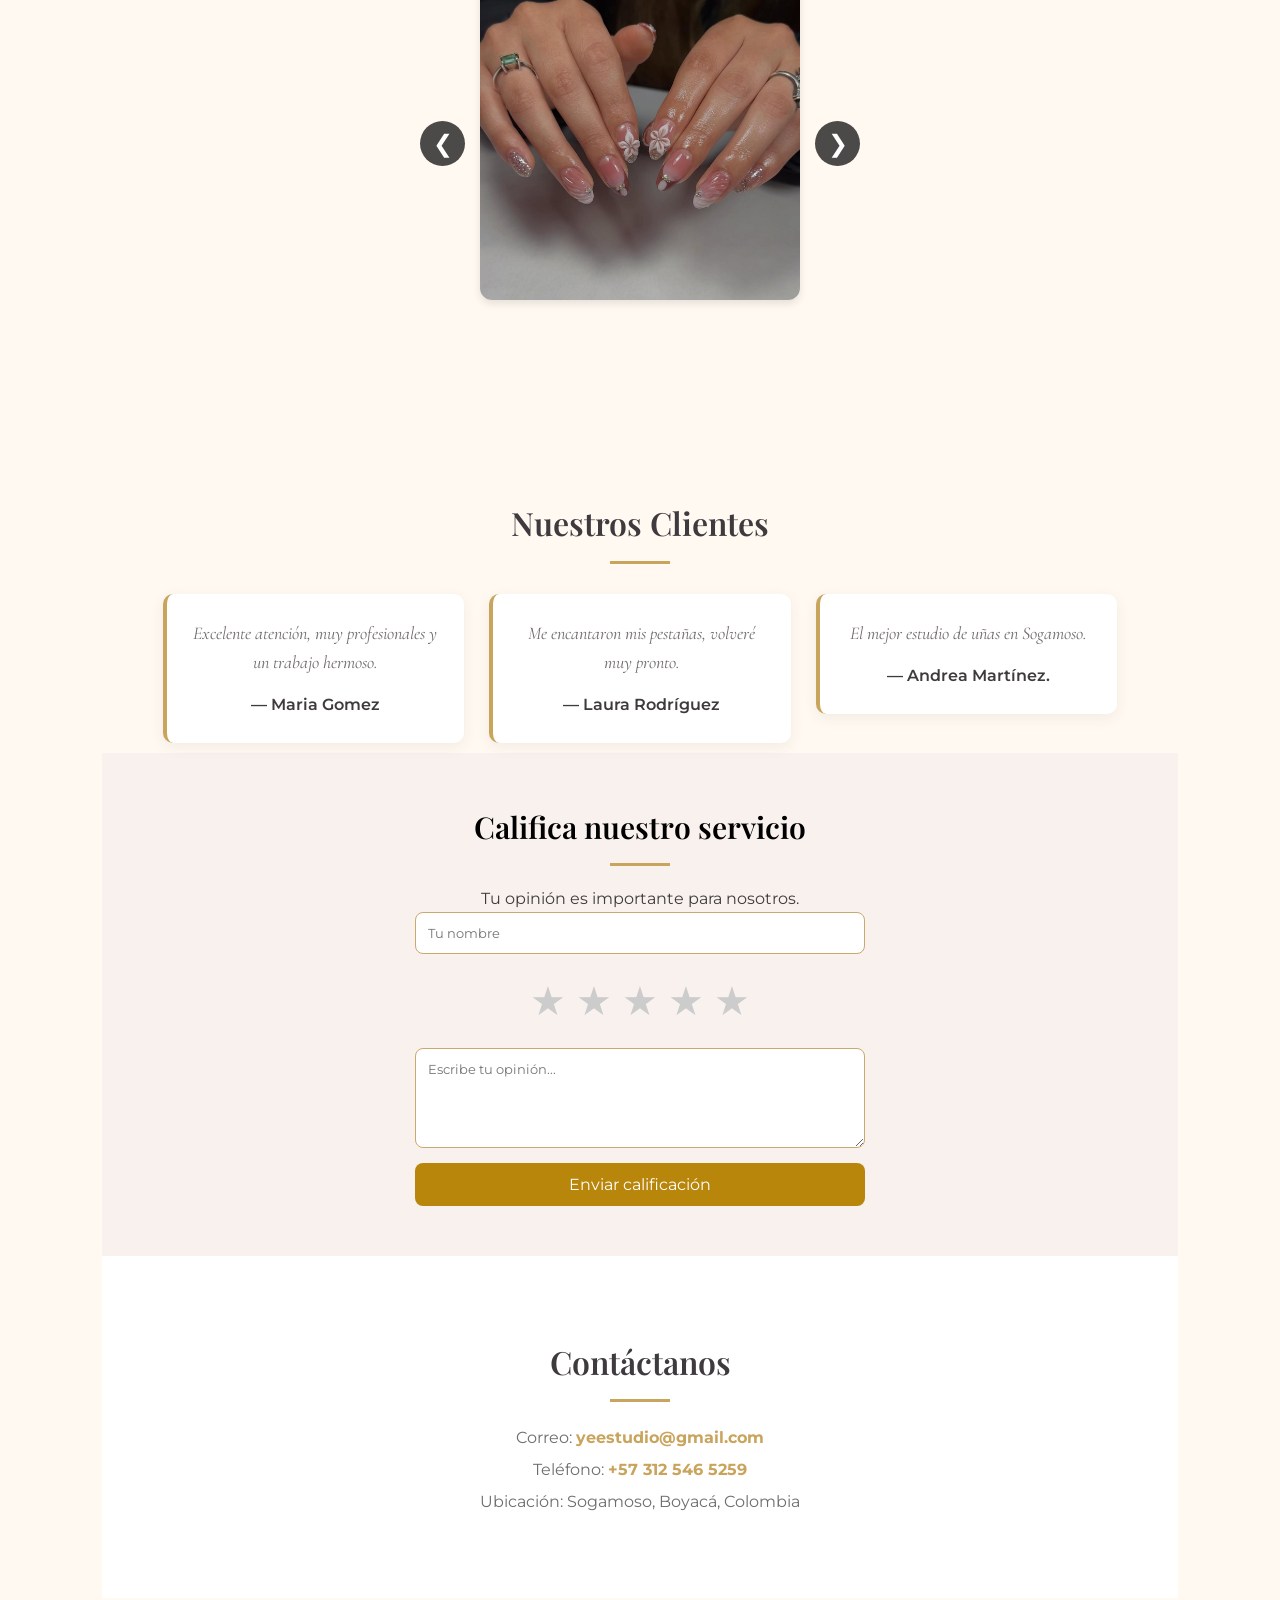
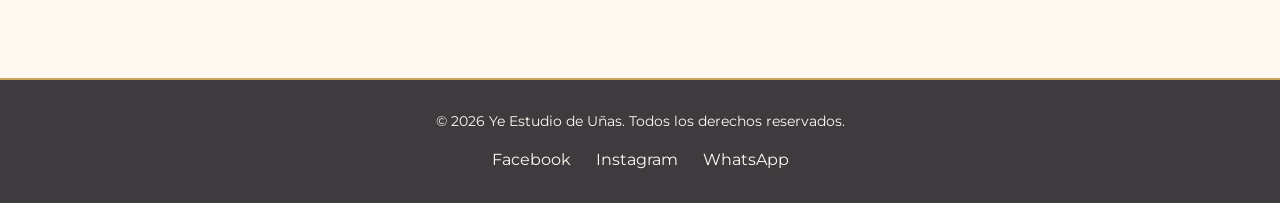
==== commit 8fd89872: "funcinalidades javascript" ====
--- a/index.html
+++ b/index.html
@@ -6,8 +6,11 @@
     <meta name="description" content="Ye Estudio de Uñas - Descripción ">
     <title>Ye Estudio de Uñas - Inicio</title>
     <link rel="stylesheet" href="styles/styles.css">
+    <link rel="stylesheet" href="styles/boton_whas.css">
+    <link rel="stylesheet" href="styles/calificanos.css">     
 </head>
 <body>
+
     <header>
         <a href="index.html">
             <img src="assets/images/logo.png" alt="Logo" width="50" height="50">
@@ -22,6 +25,8 @@
                 <li><a href="login.html">Iniciar Sesión</a></li>
             </ul>  
         </nav>
+
+        
     </header>
 
     <main>
@@ -49,93 +54,183 @@
     <h2 id="titulo-servicios">Nuestros Servicios</h2>
         <p>Trabajamos con materiales profesionales para garantizar la salud y
              belleza de tus uñas, pestañas y cejas.</p>
-    <article>
-       
+<!-- ===== SECCIÓN 1: UÑAS ===== -->
+    <article class="categoria-servicio">
         <h3>Uñas</h3>
-        <p>Un servicio de manicura profesional incluye la limpieza, el cuidado de cutículas,
-         la nivelación o refuerzo de la uña natural y la aplicación de esmalte tradicional,
-         semipermanente o técnicas de extensión para unas manos impecables y saludables.</p>
-          
-          <p><b>Diseño en Polygel</b> <br>
-            Duración: 30 a 60 minutos <br>
-            precio: $70.000 <br>            
-          </p>
-          <img src="assets/images/polygel.png" alt="Uñas" width="40" height="50">
-
-          <p><b>Diseño en Acrilicas</b> <br>
-            Duración: 1 a 2 horas<br>
-            precio: $60.000<br>            
-          </p>
-          <img src="assets/images/acrilicas.png" alt="Uñas" width="50" height="50">
-
-          <p><b>Diseño en Semipermanente</b> <br>
-            Duración: 40 a 60 minutos <br>
-            precio: $50.000<br>            
-          </p>
-          <img src="assets/images/semipermanente.png" alt="Uñas" width="60" height="40">
-
-          <p><b>Diseño Efecto 3D</b> <br>
-            Duración: 2 a 3 horas<br>
-            precio: $150.000<br>
-          </p>
-          <img src="assets/images/efecto3d.png" alt="Uñas" width="50" height="50">
+        <p class="descripcion-categoria">
+            Un servicio de manicura profesional incluye la limpieza, el cuidado de cutículas,
+            la nivelación o refuerzo de la uña natural y la aplicación de esmalte tradicional,
+            semipermanente o técnicas de extensión para unas manos impecables y saludables.
+        </p>
+
+        <div class="servicios-grid">
+            <div class="service-card">
+                <div class="card-inner">
+                    <div class="card-front">
+                        <img src="assets/images/polygel.png" alt="Diseño en Polygel">
+                        <h4>Diseño en Polygel</h4>
+                    </div>
+                    <div class="card-back">
+                        <h4>Diseño en Polygel</h4>
+                        <p>Duración: 30 a 60 min</p>
+                        <p class="precio">$70.000</p>
+                    </div>
+                </div>
+            </div>
+
+            <div class="service-card">
+                <div class="card-inner">
+                    <div class="card-front">
+                        <img src="assets/images/acrilicas.png" alt="Diseño en Acrílicas">
+                        <h4>Diseño en Acrílicas</h4>
+                    </div>
+                    <div class="card-back">
+                        <h4>Diseño en Acrílicas</h4>
+                        <p>Duración: 1 a 2 horas</p>
+                        <p class="precio">$60.000</p>
+                    </div>
+                </div>
+            </div>
+
+            <div class="service-card">
+                <div class="card-inner">
+                    <div class="card-front">
+                        <img src="assets/images/semipermanente.png" alt="Diseño en Semipermanente">
+                        <h4>Diseño en Semipermanente</h4>
+                    </div>
+                    <div class="card-back">
+                        <h4>Diseño en Semipermanente</h4>
+                        <p>Duración: 40 a 60 min</p>
+                        <p class="precio">$50.000</p>
+                    </div>
+                </div>
+            </div>
+
+            <div class="service-card">
+                <div class="card-inner">
+                    <div class="card-front">
+                        <img src="assets/images/efecto3d.png" alt="Diseño Efecto 3D">
+                        <h4>Diseño Efecto 3D</h4>
+                    </div>
+                    <div class="card-back">
+                        <h4>Diseño Efecto 3D</h4>
+                        <p>Duración: 2 a 3 horas</p>
+                        <p class="precio">$150.000</p>
+                    </div>
+                </div>
+            </div>
+        </div>
     </article>
 
-    <article>
-       
+    <!-- ===== SECCIÓN 2: CEJAS ===== -->
+    <article class="categoria-servicio">
         <h3>Cejas</h3>
-        <p>El diseño y perfilado de cejas es un servicio profesional que analiza 
-        tus facciones para moldear, limpiar y definir la forma ideal de tus cejas, realzando 
-        y armonizando tu mirada.</p>
-
-         <p><b>Diseño y Depilación</b> <br>
-            Duración: 15 a 30 minutos<br>
-            precio: $40.000<br>            
-          </p>
-          <img src="assets/images/diseño.png" alt="Uñas" width="50" height="50">
-
-          <p><b>Pigmentación Semipermanente</b> <br>
-            Duración: 1 a 2 horas <br>
-            precio: $80.000<br>            
-          </p>
-          <img src="assets/images/pigmenta.jpeg" alt="Uñas" width="50" height="50">
-
-          <p><b>Laminado de Cejas</b> <br>
-            Duración: 45 a 60 minutos<br>
-            precio: $40.000<br>
-          </p>
-          <img src="assets/images/laminado.jpeg" alt="Uñas" width="50" height="50">
+        <p class="descripcion-categoria">
+            El diseño y perfilado de cejas es un servicio profesional que analiza 
+            tus facciones para moldear, limpiar y definir la forma ideal de tus cejas, realzando 
+            y armonizando tu mirada.
+        </p>
+
+        <div class="servicios-grid">
+            <div class="service-card">
+                <div class="card-inner">
+                    <div class="card-front">
+                        <img src="assets/images/diseño.png" alt="Diseño y Depilación">
+                        <h4>Diseño y Depilación</h4>
+                    </div>
+                    <div class="card-back">
+                        <h4>Diseño y Depilación</h4>
+                        <p>Duración: 15 a 30 min</p>
+                        <p class="precio">$40.000</p>
+                    </div>
+                </div>
+            </div>
+
+            <div class="service-card">
+                <div class="card-inner">
+                    <div class="card-front">
+                        <img src="assets/images/pigmenta.jpeg" alt="Pigmentación Semipermanente">
+                        <h4>Pigmentación Semipermanente</h4>
+                    </div>
+                    <div class="card-back">
+                        <h4>Pigmentación Semipermanente</h4>
+                        <p>Duración: 1 a 2 horas</p>
+                        <p class="precio">$80.000</p>
+                    </div>
+                </div>
+            </div>
+
+            <div class="service-card">
+                <div class="card-inner">
+                    <div class="card-front">
+                        <img src="assets/images/laminado.jpeg" alt="Laminado de Cejas">
+                        <h4>Laminado de Cejas</h4>
+                    </div>
+                    <div class="card-back">
+                        <h4>Laminado de Cejas</h4>
+                        <p>Duración: 45 a 60 min</p>
+                        <p class="precio">$40.000</p>
+                    </div>
+                </div>
+            </div>
+        </div>
     </article>
 
-    <article>
-        
+    <!-- ===== SECCIÓN 3: PESTAÑAS ===== -->
+    <article class="categoria-servicio">
         <h3>Pestañas</h3>
-        <p>Transforma tu mirada con unas pestañas perfectas, ligeras
+        <p class="descripcion-categoria">
+            Transforma tu mirada con unas pestañas perfectas, ligeras
             y de larga duración diseñadas a la medida de tu rostro.
             Despierta cada día lista para triunfar con una mirada 
-            profunda, impactante y sin necesidad de ríme</p>
-
-            <p><b>Lifting de Pestañas</b> <br>
-            Duración: 45 a 65 minutos<br>
-            precio: $70.000<br>
-          </p>
-          <img src="assets/images/Lifting.png" alt="Uñas" width="50" height="50">
-
-          <p><b>Extensiones Pelo a Pelo</b> <br>
-            Duración: 1 a 2 horas<br>
-            precio: $120.000<br>
-          </p>
-          <img src="assets/images/Peloa.png" alt="Uñas" width="50" height="50">
-
-          <p><b>Extensiones Volumen Ruso</b> <br>
-            Duración: 2 a 3  horas<br>
-            precio: $150.000<br>
-          </p>
-          <img src="assets/images/Ruso.png" alt="Uñas" width="50" height="50">
-        
+            profunda, impactante y sin necesidad de rímel.
+        </p>
+
+        <div class="servicios-grid">
+            <div class="service-card">
+                <div class="card-inner">
+                    <div class="card-front">
+                        <img src="assets/images/Lifting.png" alt="Lifting de Pestañas">
+                        <h4>Lifting de Pestañas</h4>
+                    </div>
+                    <div class="card-back">
+                        <h4>Lifting de Pestañas</h4>
+                        <p>Duración: 45 a 65 min</p>
+                        <p class="precio">$70.000</p>
+                    </div>
+                </div>
+            </div>
+
+            <div class="service-card">
+                <div class="card-inner">
+                    <div class="card-front">
+                        <img src="assets/images/Peloa.png" alt="Extensiones Pelo a Pelo">
+                        <h4>Extensiones Pelo a Pelo</h4>
+                    </div>
+                    <div class="card-back">
+                        <h4>Extensiones Pelo a Pelo</h4>
+                        <p>Duración: 1 a 2 horas</p>
+                        <p class="precio">$120.000</p>
+                    </div>
+                </div>
+            </div>
+
+            <div class="service-card">
+                <div class="card-inner">
+                    <div class="card-front">
+                        <img src="assets/images/Ruso.png" alt="Extensiones Volumen Ruso">
+                        <h4>Extensiones Volumen Ruso</h4>
+                    </div>
+                    <div class="card-back">
+                        <h4>Extensiones Volumen Ruso</h4>
+                        <p>Duración: 2 a 3 horas</p>
+                        <p class="precio">$150.000</p>
+                    </div>
+                </div>
+            </div>
+        </div>
     </article>
-
-
+</section>
     <section id="servicios" aria-labelledby="titulo-servicios">
     <h2 id="titulo-servicios">Galería</h2>
         <p>"Explora nuestra galería de trabajos y descubre la calidad 
@@ -143,15 +238,25 @@
             compromiso, profesionalismo y dedicación para ofrecerte 
             los mejores resultados."</p>
 
-           <img src="assets/images/galeria1.png" alt="Uñas" width="300" height="300"> <img src="assets/images/galeria2.png" alt="Uñas" width="300" height="300">  <img src="assets/images/galeria3.png" alt="Uñas" width="300" height="300">  <img src="assets/images/dos.jpeg" alt="Uñas" width="300" height="300"> <br> <br>
-<img src="assets/images/tres.jpeg" alt="Uñas" width="300" height="300">  <img src="assets/images/cuatro.jpeg" alt="Uñas" width="300" height="300">  <img src="assets/images/cinco.jpeg" alt="Uñas" width="300" height="300">  <img src="assets/images/seis.jpeg" alt="Uñas" width="300" height="300">
-    
+           <!-- CARRUSEL DE GALERÍA -->
+    <div class="carrusel-container">
+        <button class="carrusel-btn btn-left" id="btnAnterior" aria-label="Imagen anterior">&#10094;</button>
+
+        <div class="carrusel-imagen-unica">
+            <img id="slider" src="assets/images/galeria1.png" alt="Trabajo de Uñas" class="imagen-galeria">
+        </div>
+
+        <button class="carrusel-btn btn-right" id="btnSiguiente" aria-label="Siguiente imagen">&#10095;</button>
+    </div>
+
 </section>
+    </section>
 
   
 
     <section id="testimonios" aria-labelledby="titulo-testimonios">
-    <h2 id="titulo-testimonios">Nuestros Clientes</h2>   
+    <h2 id="titulo-testimonios">Nuestros Clientes</h2>
+       
 
     <blockquote cite="https://ejemplo.com">
         <p>Excelente atención, muy profesionales y un trabajo hermoso.<br></p>
@@ -167,6 +272,45 @@
         <p>El mejor estudio de uñas en Sogamoso.<br></p>
         <footer>— Andrea Martínez.</footer>
     </blockquote>
+
+    <section class="calificaciones" id="calificaciones">
+
+    <h2>Califica nuestro servicio</h2>
+
+    <p>Tu opinión es importante para nosotros.</p>
+
+    <form id="formCalificacion">
+
+        <input 
+            type="text" 
+            id="nombreCliente" 
+            placeholder="Tu nombre"
+            required
+        >
+
+        <div class="estrellas" id="estrellas">
+
+            <span data-valor="1">★</span>
+            <span data-valor="2">★</span>
+            <span data-valor="3">★</span>
+            <span data-valor="4">★</span>
+            <span data-valor="5">★</span>
+
+         </div>
+
+        <textarea 
+            id="comentarioCliente"
+            placeholder="Escribe tu opinión..."
+            required
+        ></textarea>
+
+        <button type="submit">Enviar calificación</button>
+
+    </form>
+
+    <p id="mensaje"></p>
+
+    <div id="listaOpiniones"></div>
 
     </section>
 
@@ -180,7 +324,7 @@
         Ubicación: Sogamoso, Boyacá, Colombia
     </address>
 
-</section>
+    </section>
 
     </main>
 
@@ -193,7 +337,27 @@
                 <li><a href="#">WhatsApp</a></li>
             </ul>
         </nav>
+        
+    </button>
+
     </footer>
 
+
+    <a class="whatsapp-float"
+       href="https://wa.me/573125465259?text=Hola%2C%20quiero%20informaci%C3%B3n%20sobre%20sus%20servicios."
+       target="_blank" rel="noopener noreferrer"
+       aria-label="Contactar a Ye Estudio de Uñas por WhatsApp"
+       title="Escríbenos por WhatsApp">
+        <svg viewBox="0 0 32 32" aria-hidden="true">
+            <path d="M16.04 3C8.87 3 3.04 8.78 3.04 15.9c0 2.27.6 4.49 1.75 6.45L3 29l6.85-1.78a13.1 13.1 0 0 0 6.18 1.55h.01c7.17 0 13-5.79 13-12.9A12.8 12.8 0 0 0 16.04 3zm0 23.6c-1.92 0-3.8-.51-5.43-1.49l-.39-.23-4.07 1.06 1.09-3.94-.25-.4a10.6 10.6 0 0 1-1.64-5.7c0-5.9 4.82-10.7 10.7-10.7 5.9 0 10.7 4.8 10.7 10.7s-4.81 10.7-10.7 10.7zm5.88-8.02c-.32-.16-1.9-.93-2.2-1.03-.3-.11-.51-.16-.73.16-.21.32-.83 1.03-1.02 1.24-.19.21-.38.24-.7.08-.32-.16-1.36-.5-2.59-1.6-.96-.85-1.61-1.9-1.8-2.22-.19-.32-.02-.49.14-.65.14-.14.32-.38.48-.57.16-.19.21-.32.32-.54.11-.21.05-.4-.03-.56-.08-.16-.73-1.74-1-2.38-.26-.62-.53-.54-.73-.55h-.62c-.21 0-.56.08-.86.4-.3.32-1.13 1.1-1.13 2.68s1.16 3.11 1.32 3.33c.16.21 2.28 3.47 5.52 4.87.77.33 1.37.53 1.84.68.77.24 1.47.21 2.02.13.62-.09 1.9-.78 2.17-1.53.27-.75.27-1.39.19-1.53-.08-.14-.3-.22-.62-.38z"/>
+        </svg>
+    </a>
+
+
+    
+    <script src="javascript/icono_wapss.js"></script>
+    <script src="javascript/calificanos.js"></script>
+    <script src="javascript/validacion.js"></script>
+    <script src="javascript/carrusel.js"></script>
 </body>
 </html>
--- a/styles/styles.css
+++ b/styles/styles.css
@@ -513,4 +513,151 @@
 
         gap: 10px;
     }
+}
+/* ===== ESTILOS DE LA GALERÍA CON CARRUSEL ===== */
+.carrusel-container {
+    position: relative;
+    max-width: 500px;
+    margin: 30px auto;
+    display: flex;
+    align-items: center;
+    justify-content: center;
+}
+
+.carrusel-imagen-unica img {
+    width: 320px;
+    height: 320px;
+    object-fit: cover;
+    border-radius: 12px;
+    box-shadow: 0 4px 8px rgba(0,0,0,0.1);
+}
+
+.carrusel-btn {
+    background-color: rgba(0, 0, 0, 0.7);
+    color: #ffffff;
+    border: none;
+    font-size: 1.5rem;
+    width: 45px;
+    height: 45px;
+    cursor: pointer;
+    border-radius: 50%;
+    margin: 0 15px;
+    display: flex;
+    align-items: center;
+    justify-content: center;
+    transition: background-color 0.3s ease;
+    z-index: 10;
+}
+
+.carrusel-btn:hover {
+    background-color: #000000;
+}
+
+/* ===== ESTILOS DE TARJETAS FLIP (GIRO) ===== */
+.categoria-servicio {
+    margin-bottom: 40px;
+}
+
+.categoria-servicio h3 {
+    font-size: 1.8rem;
+    color: #4a3b32;
+    margin-bottom: 10px;
+}
+
+.descripcion-categoria {
+    max-width: 800px;
+    margin: 0 auto 20px auto;
+    line-height: 1.5;
+    color: #555555;
+}
+
+/* Grilla de tarjetas por categoría */
+.servicios-grid {
+    display: grid;
+    grid-template-columns: repeat(auto-fit, minmax(220px, 1fr));
+    gap: 20px;
+    max-width: 1000px;
+    margin: 0 auto;
+}
+
+/* Estructura 3D de la tarjeta */
+.service-card {
+    background-color: transparent;
+    width: 100%;
+    height: 240px;
+    perspective: 1000px;
+}
+
+.card-inner {
+    position: relative;
+    width: 100%;
+    height: 100%;
+    text-align: center;
+    transition: transform 0.6s ease;
+    transform-style: preserve-3d;
+    box-shadow: 0 4px 8px rgba(0, 0, 0, 0.1);
+    border-radius: 12px;
+}
+
+.service-card:hover .card-inner {
+    transform: rotateY(180deg);
+}
+
+.card-front, .card-back {
+    position: absolute;
+    width: 100%;
+    height: 100%;
+    backface-visibility: hidden;
+    border-radius: 12px;
+    display: flex;
+    flex-direction: column;
+    align-items: center;
+    justify-content: center;
+    padding: 15px;
+    box-sizing: border-box;
+}
+
+/* Frente: Muestra la Imagen y el Nombre */
+.card-front {
+    background-color: #ffffff;
+    border: 1px solid #eee;
+}
+
+.card-front img {
+    width: 110px;
+    height: 110px;
+    object-fit: cover;
+    border-radius: 10px;
+    margin-bottom: 12px;
+}
+
+.card-front h4 {
+    font-size: 1.1rem;
+    margin: 0;
+    color: #333333;
+}
+
+/* Reverso: Muestra Nombre, Duración y Precio */
+.card-back {
+    background-color: #faf6f0;
+    transform: rotateY(180deg);
+}
+
+.card-back h4 {
+    font-size: 1.1rem;
+    margin-bottom: 10px;
+    color: #4a3b32;
+}
+
+.card-back p {
+    margin: 5px 0;
+    font-size: 0.95rem;
+    color: #666666;
+}
+
+.card-back .precio {
+    font-weight: bold;
+    color: #b8860b;
+    font-size: 1.2rem;
+    margin-top: 8px;
 }
--- a/styles/boton_whas.css
+++ b/styles/boton_whas.css
@@ -0,0 +1,117 @@
+/* Botón flotante de WhatsApp */
+.whatsapp-float {
+    position: fixed;
+    right: 22px;
+    bottom: 22px;
+    z-index: 9999;
+    width: 60px;
+    height: 60px;
+    display: flex;
+    align-items: center;
+    justify-content: center;
+    border-radius: 50%;
+    background: #25d366;
+    box-shadow: 0 5px 16px rgba(0, 0, 0, 0.25);
+    transition: transform 0.2s ease, box-shadow 0.2s ease;
+}
+
+.whatsapp-float:hover {
+    transform: scale(1.1);
+    box-shadow: 0 7px 20px rgba(0, 0, 0, 0.3);
+}
+
+.whatsapp-float svg {
+    width: 34px;
+    height: 34px;
+    fill: #ffffff;
+}
+
+/* Apariencia de botones */
+button,
+input[type="submit"],
+input[type="button"] {
+    border-radius: 8px;
+    cursor: pointer;
+    transition: transform 0.2s ease, box-shadow 0.2s ease;
+}
+
+button:hover,
+input[type="submit"]:hover,
+input[type="button"]:hover {
+    transform: translateY(-2px);
+    box-shadow: var(--sombra);
+}
+
+/* Apoyo visual para tablas y campos en ambos temas */
+html[data-theme="dark"] table,
+html[data-theme="dark"] fieldset,
+html[data-theme="dark"] article {
+    background-color: var(--fondo-tarjeta);
+    color: var(--texto-principal);
+    border-color: var(--color-borde);
+}
+
+html[data-theme="dark"] th,
+html[data-theme="dark"] td,
+html[data-theme="dark"] label,
+html[data-theme="dark"] p,
+html[data-theme="dark"] h1,
+html[data-theme="dark"] h2,
+html[data-theme="dark"] h3,
+html[data-theme="dark"] address,
+html[data-theme="dark"] legend,
+html[data-theme="dark"] caption {
+color: var(--texto-principal);
+    
+    
+/* Botón flotante arriba */
+.btn-arriba {
+    position: fixed;
+    bottom: 100px;
+    right: 25px;
+    width: 50px;
+    height: 50px;
+    border: none;
+    border-radius: 50%;
+    background: #b88b5a;
+    color: white;
+    font-size: 25px;
+    cursor: pointer;
+
+    opacity: 0;
+    visibility: hidden;
+    transition: 0.4s;
+}
+
+.btn-arriba.mostrar {
+    opacity: 1;
+    visibility: visible;
+}
+
+.btn-arriba:hover {
+    transform: scale(1.1);
+}
+
+}
+
+html[data-theme="dark"] input,
+html[data-theme="dark"] select,
+html[data-theme="dark"] textarea {
+    background-color: #40373d;
+    color: #ffffff;
+    border: 1px solid var(--color-borde);
+}
+
+@media (max-width: 600px) {
+    .theme-toggle {
+        padding: 8px 11px;
+        font-size: 0.9rem;
+    }
+
+    .whatsapp-float {
+        width: 54px;
+        height: 54px;
+        right: 16px;
+        bottom: 16px;
+    }
+}
--- a/styles/calificanos.css
+++ b/styles/calificanos.css
@@ -0,0 +1,63 @@
+.calificaciones {
+    text-align: center;
+    padding: 50px 20px;
+    background-color: #f8f1ed;
+}
+
+.calificaciones h2 {
+    color: black;
+    font-size: 30px;
+}
+
+#formCalificacion {
+    max-width: 450px;
+    margin: auto;
+    display: flex;
+    flex-direction: column;
+    gap: 15px;
+}
+
+#formCalificacion input,
+#formCalificacion textarea {
+    padding: 12px;
+    border: 1px solid #c9a96e;
+    border-radius: 8px;
+    font-family: Montserrat, sans-serif;
+}
+
+#formCalificacion textarea {
+    min-height: 100px;
+    resize: vertical;
+}
+
+.estrellas {
+    font-size: 40px;
+    cursor: pointer;
+    color: #ccc;
+}
+
+.estrellas span.seleccionada {
+    color: #d4a017;
+}
+
+#formCalificacion button {
+    padding: 12px;
+    background-color: #b8860b;
+    color: white;
+    border: none;
+    border-radius: 8px;
+    cursor: pointer;
+    font-size: 16px;
+}
+
+#formCalificacion button:hover {
+    background-color: #8c6508;
+}
+
+.opinion {
+    background: white;
+    padding: 15px;
+    margin: 15px auto;
+    max-width: 450px;
+    border-radius: 10px;
+}
